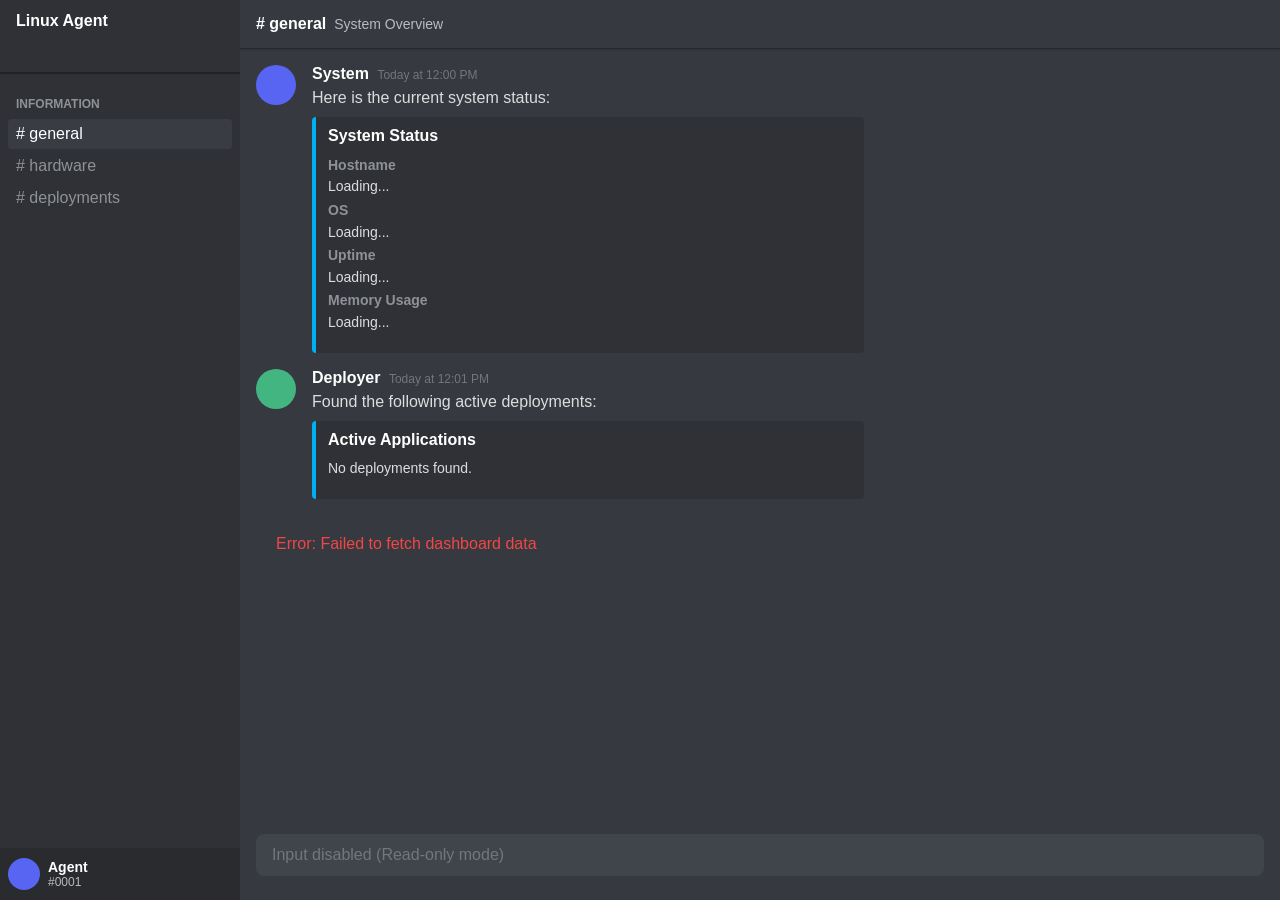
==== LinuxAgent/wwwroot/index.html @ cd4caa1c "Initial commit" ====
<!DOCTYPE html>
<html lang="en">

<head>
    <meta charset="UTF-8">
    <meta name="viewport" content="width=device-width, initial-scale=1.0">
    <title>Linux Agent Dashboard</title>
    <link rel="stylesheet" href="style.css">
</head>

<body>
    <!-- Sidebar Removed -->

    <div class="channels">
        <div class="server-header">Linux Agent</div>
        <div class="channel-list">
            <div class="category">INFORMATION</div>
            <div class="channel active" onclick="switchChannel('general')"># general</div>
            <div class="channel" onclick="switchChannel('hardware')"># hardware</div>
            <div class="channel" onclick="switchChannel('deployments')"># deployments</div>
        </div>
        <div class="user-area">
            <div class="avatar"></div>
            <div class="user-info">
                <div class="username">Agent</div>
                <div class="discriminator">#0001</div>
            </div>
        </div>
    </div>

    <div class="chat-area">
        <div class="chat-header">
            <div class="channel-name" id="header-title"># general</div>
            <div class="description" id="header-desc">System Overview</div>
        </div>

        <div class="messages" id="status-container">
            <div class="message-group" id="msg-hardware">
                <div class="avatar-large"></div>
                <div class="content">
                    <div class="header">
                        <span class="username">System</span>
                        <span class="timestamp">Today at <span id="time">12:00 PM</span></span>
                    </div>
                    <div class="body">
                        Here is the current system status:

                        <div class="embed">
                            <div class="embed-title">System Status</div>
                            <div class="embed-field">
                                <div class="field-name">Hostname</div>
                                <div class="field-value" id="hostname">Loading...</div>
                            </div>
                            <div class="embed-field">
                                <div class="field-name">OS</div>
                                <div class="field-value" id="os">Loading...</div>
                            </div>
                            <div class="embed-field">
                                <div class="field-name">Uptime</div>
                                <div class="field-value" id="uptime">Loading...</div>
                            </div>
                            <div class="embed-field">
                                <div class="field-name">Memory Usage</div>
                                <div class="field-value" id="memory">Loading...</div>
                            </div>
                        </div>
                    </div>
                </div>
            </div>

            <div class="message-group" id="msg-deployments">
                <div class="avatar-large" style="background-color: #43b581;"></div>
                <div class="content">
                    <div class="header">
                        <span class="username">Deployer</span>
                        <span class="timestamp">Today at <span id="time2">12:01 PM</span></span>
                    </div>
                    <div class="body">
                        Found the following active deployments:
                        <div class="embed" id="deployments-embed">
                            <div class="embed-title">Active Applications</div>
                            <!-- App list will be injected here -->
                            <div class="embed-field">
                                <div class="field-value">No deployments found.</div>
                            </div>
                        </div>
                    </div>
                </div>
            </div>
        </div>

        <div class="input-area">
            <div class="input-box">Input disabled (Read-only mode)</div>
        </div>
    </div>

    <script>
        function switchChannel(channelName) {
            // Update sidebar active state
            document.querySelectorAll('.channel').forEach(el => el.classList.remove('active'));
            event.currentTarget.classList.add('active');

            // Update Header
            document.getElementById('header-title').textContent = `# ${channelName}`;
            const desc = channelName === 'general' ? 'System Overview' :
                channelName === 'hardware' ? 'Hardware Statistics' : 'Active Deployments';
            document.getElementById('header-desc').textContent = desc;

            // Filter Messages
            const hardwareMsg = document.getElementById('msg-hardware');
            const deployMsg = document.getElementById('msg-deployments');

            if (channelName === 'general') {
                hardwareMsg.style.display = 'flex';
                deployMsg.style.display = 'flex';
            } else if (channelName === 'hardware') {
                hardwareMsg.style.display = 'flex';
                deployMsg.style.display = 'none';
            } else if (channelName === 'deployments') {
                hardwareMsg.style.display = 'none';
                deployMsg.style.display = 'flex';
            }
        }

        async function loadDashboard() {
            try {
                // No key needed for public dashboard
                const response = await fetch('/api/dashboard');

                if (!response.ok) throw new Error("Failed to fetch dashboard data");

                const data = await response.json();

                // Update standard fields
                document.getElementById('hostname').textContent = data.hostname;
                document.getElementById('os').textContent = data.osDescription;
                document.getElementById('uptime').textContent = data.uptime;
                if (data.memoryUsage) document.getElementById('memory').textContent = data.memoryUsage;

                // Update time
                const now = new Date().toLocaleTimeString([], { hour: '2-digit', minute: '2-digit' });
                document.getElementById('time').textContent = now;
                document.getElementById('time2').textContent = now;

                // Update deployments
                const depEmbed = document.getElementById('deployments-embed');
                depEmbed.innerHTML = '<div class="embed-title">Active Applications</div>'; // Clear placeholder

                if (data.apps && data.apps.length > 0) {
                    data.apps.forEach(app => {
                        const field = document.createElement('div');
                        field.className = 'embed-field';
                        field.innerHTML = `
                            <div class="field-name">${app}</div>
                            <div class="field-value" style="color: #43b581;">● Online</div>
                        `;
                        depEmbed.appendChild(field);
                    });
                } else {
                    const field = document.createElement('div');
                    field.className = 'embed-field';
                    field.innerHTML = `<div class="field-value" style="color: #b9bbbe;">No active deployments found.</div>`;
                    depEmbed.appendChild(field);
                }

            } catch (err) {
                console.error(err);
                const statusContainer = document.getElementById('status-container');
                // Only show error if not already showing
                if (!statusContainer.innerHTML.includes('Error:')) {
                    statusContainer.innerHTML += `<div style="padding: 20px; color: #f04747;">Error: ${err.message}</div>`;
                }
            }
        }

        loadDashboard();
        // Refresh every 30s
        setInterval(loadDashboard, 30000);
    </script>
</body>

</html>
---- LinuxAgent/wwwroot/style.css ----
body {
    background-color: #36393f;
    color: #dcddde;
    font-family: 'Whitney', 'Helvetica Neue', Helvetica, Arial, sans-serif;
    margin: 0;
    display: flex;
    height: 100vh;
    overflow: hidden;
}

/* Sidebar Removed */

/* Channel List */
.channels {
    width: 240px;
    background-color: #2f3136;
    display: flex;
    flex-direction: column;
}

.server-header {
    height: 48px;
    padding: 12px 16px;
    font-weight: bold;
    color: white;
    border-bottom: 1px solid #202225;
    box-shadow: 0 1px 0 rgba(4, 4, 5, 0.2), 0 1.5px 0 rgba(6, 6, 7, 0.05), 0 2px 0 rgba(4, 4, 5, 0.05);
}

.channel-list {
    flex: 1;
    padding: 8px;
}

.category {
    font-size: 12px;
    font-weight: bold;
    color: #8e9297;
    margin-top: 16px;
    margin-bottom: 8px;
    padding-left: 8px;
}

.channel {
    padding: 6px 8px;
    border-radius: 4px;
    color: #8e9297;
    cursor: pointer;
    margin-bottom: 2px;
}

.channel:hover {
    background-color: #34373c;
    color: #dcddde;
}

.channel.active {
    background-color: #393c43;
    color: white;
}

/* User Area */
.user-area {
    background-color: #292b2f;
    height: 52px;
    display: flex;
    align-items: center;
    padding: 0 8px;
}

.avatar {
    width: 32px;
    height: 32px;
    border-radius: 50%;
    background-color: #5865f2;
    margin-right: 8px;
}

.user-info {
    font-size: 14px;
}

.username {
    font-weight: bold;
    color: white;
}

.discriminator {
    font-size: 12px;
    color: #b9bbbe;
}

/* Chat Area */
.chat-area {
    flex: 1;
    background-color: #36393f;
    display: flex;
    flex-direction: column;
}

.chat-header {
    height: 48px;
    padding: 0 16px;
    display: flex;
    align-items: center;
    border-bottom: 1px solid #26272d;
    box-shadow: 0 1px 0 rgba(4, 4, 5, 0.02), 0 1.5px 0 rgba(6, 6, 7, 0.05), 0 2px 0 rgba(4, 4, 5, 0.05);
}

.channel-name {
    font-weight: bold;
    color: white;
    margin-right: 8px;
}

.description {
    color: #b9bbbe;
    font-size: 14px;
}

.messages {
    flex: 1;
    overflow-y: auto;
    padding: 16px;
}

.message-group {
    display: flex;
    margin-bottom: 16px;
}

.avatar-large {
    width: 40px;
    height: 40px;
    border-radius: 50%;
    background-color: #5865f2;
    /* Or agent icon color */
    margin-right: 16px;
    flex-shrink: 0;
}

.content {
    flex: 1;
}

.header {
    margin-bottom: 4px;
}

.timestamp {
    color: #72767d;
    font-size: 12px;
    margin-left: 4px;
}

.body {
    color: #dcddde;
    line-height: 1.4;
}

/* Embed */
.embed {
    background-color: #2f3136;
    border-left: 4px solid #00b0f4;
    /* Cyan/Blue */
    border-radius: 4px;
    padding: 8px 16px 16px 12px;
    margin-top: 8px;
    max-width: 520px;
}

.embed-title {
    color: white;
    font-weight: bold;
    margin-bottom: 8px;
}

.embed-field {
    margin-bottom: 4px;
}

.field-name {
    color: #8e9297;
    font-weight: bold;
    font-size: 14px;
    margin-bottom: 2px;
}

.field-value {
    color: #dcddde;
    font-size: 14px;
}

/* Input Area */
.input-area {
    padding: 0 16px 24px;
}

.input-box {
    background-color: #40444b;
    border-radius: 8px;
    padding: 12px 16px;
    color: #72767d;
}
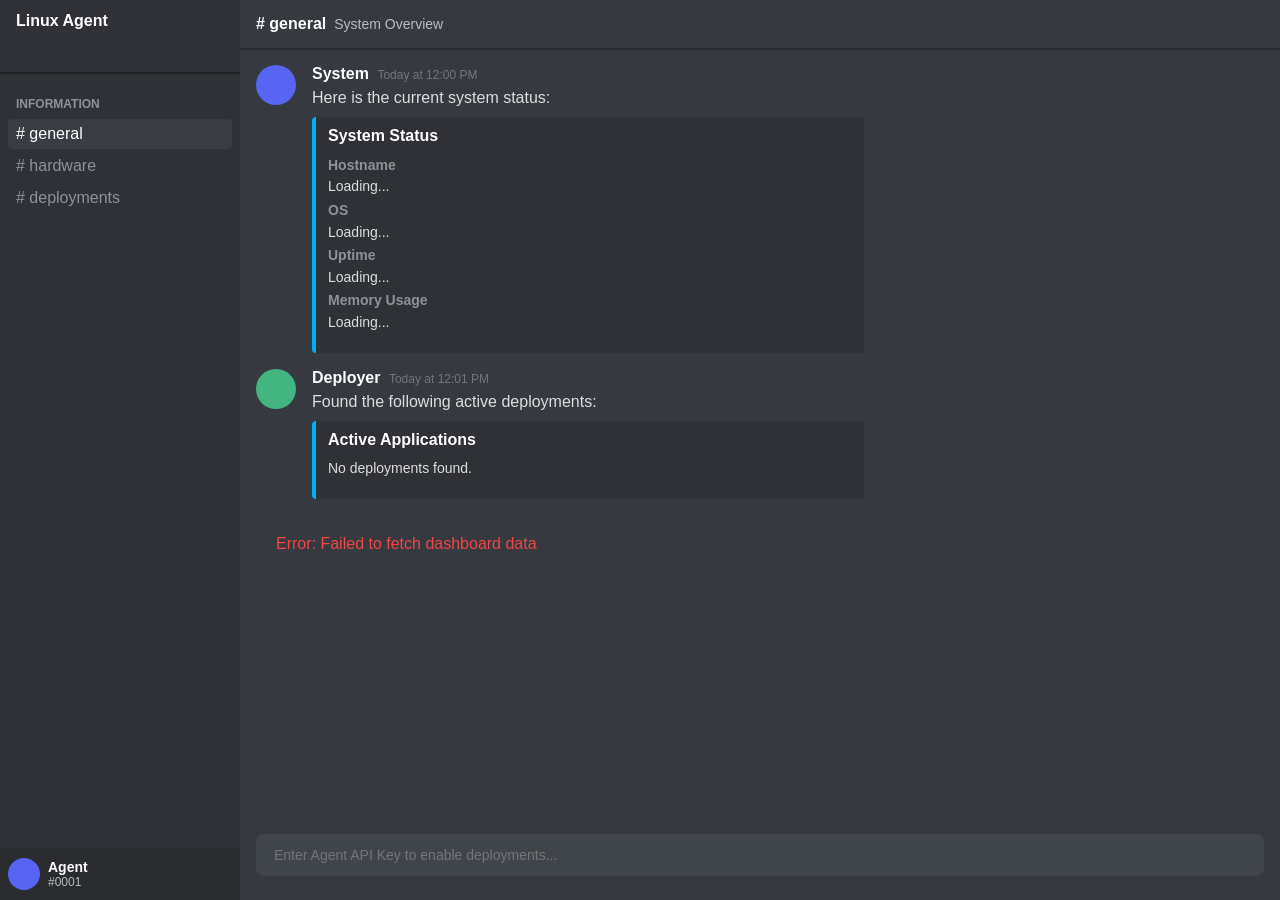
==== commit f7562359: "feat: Add API key input for authenticated redeploy via dashboard" ====
--- a/LinuxAgent/wwwroot/index.html
+++ b/LinuxAgent/wwwroot/index.html
@@ -90,7 +90,10 @@
         </div>
 
         <div class="input-area">
-            <div class="input-box">Input disabled (Read-only mode)</div>
+            <div class="input-box">
+                <input type="password" id="api-key-input" placeholder="Enter Agent API Key to enable deployments..."
+                    style="background: transparent; border: none; color: #dcddde; width: 100%; outline: none; font-family: inherit; font-size: 14px;">
+            </div>
         </div>
     </div>
 
@@ -151,8 +154,12 @@
                         const field = document.createElement('div');
                         field.className = 'embed-field';
                         field.innerHTML = `
-                            <div class="field-name">${app}</div>
+                            <div class="field-name">
+                                ${app}
+                                <button class="redeploy-btn" onclick="redeployApp('${app}')" id="btn-${app}">Redeploy</button>
+                            </div>
                             <div class="field-value" style="color: #43b581;">● Online</div>
+                            <pre class="redeploy-logs" id="log-${app}"></pre>
                         `;
                         depEmbed.appendChild(field);
                     });
@@ -173,6 +180,59 @@
             }
         }
 
+        async function redeployApp(appName) {
+            const btn = document.getElementById(`btn-${appName}`);
+            const logBox = document.getElementById(`log-${appName}`);
+
+            btn.disabled = true;
+            btn.textContent = "Deploying...";
+
+            logBox.style.display = "block";
+            logBox.textContent = "Starting redeployment...\n";
+
+            try {
+                const apiKey = document.getElementById('api-key-input').value.trim();
+                const headers = {};
+                if (apiKey) {
+                    headers['X-Agent-Key'] = apiKey;
+                }
+
+                const response = await fetch(`/api/redeploy/${appName}`, {
+                    method: 'POST',
+                    headers: headers
+                });
+
+                if (!response.ok) {
+                    throw new Error(`Server returned ${response.status}: ${await response.text()}`);
+                }
+
+                if (!response.body) {
+                    throw new Error("ReadableStream not yet supported in this browser.");
+                }
+
+                const reader = response.body.getReader();
+                const decoder = new TextDecoder();
+                let done = false;
+
+                while (!done) {
+                    const { value, done: readerDone } = await reader.read();
+                    done = readerDone;
+                    if (value) {
+                        const chunk = decoder.decode(value, { stream: true });
+                        logBox.textContent += chunk;
+                        logBox.scrollTop = logBox.scrollHeight;
+                    }
+                }
+
+                logBox.textContent += "\nRedeployment stream ended.";
+            } catch (err) {
+                logBox.textContent += `\nError: ${err.message}`;
+            } finally {
+                btn.disabled = false;
+                btn.textContent = "Redeploy";
+            }
+        }
+
         loadDashboard();
         // Refresh every 30s
         setInterval(loadDashboard, 30000);
--- a/LinuxAgent/wwwroot/style.css
+++ b/LinuxAgent/wwwroot/style.css
@@ -201,4 +201,41 @@
     border-radius: 8px;
     padding: 12px 16px;
     color: #72767d;
+}
+
+/* Redeploy Feature */
+.redeploy-btn {
+    background-color: #5865f2;
+    color: white;
+    border: none;
+    border-radius: 3px;
+    padding: 2px 8px;
+    font-size: 12px;
+    cursor: pointer;
+    margin-left: 8px;
+    transition: background-color 0.2s;
+}
+
+.redeploy-btn:hover {
+    background-color: #4752c4;
+}
+
+.redeploy-btn:disabled {
+    background-color: #4f545c;
+    cursor: not-allowed;
+}
+
+.redeploy-logs {
+    background-color: #202225;
+    border: 1px solid #040405;
+    border-radius: 4px;
+    padding: 8px;
+    margin-top: 8px;
+    font-family: 'Consolas', 'Courier New', monospace;
+    font-size: 12px;
+    color: #b9bbbe;
+    max-height: 200px;
+    overflow-y: auto;
+    white-space: pre-wrap;
+    display: none;
 }
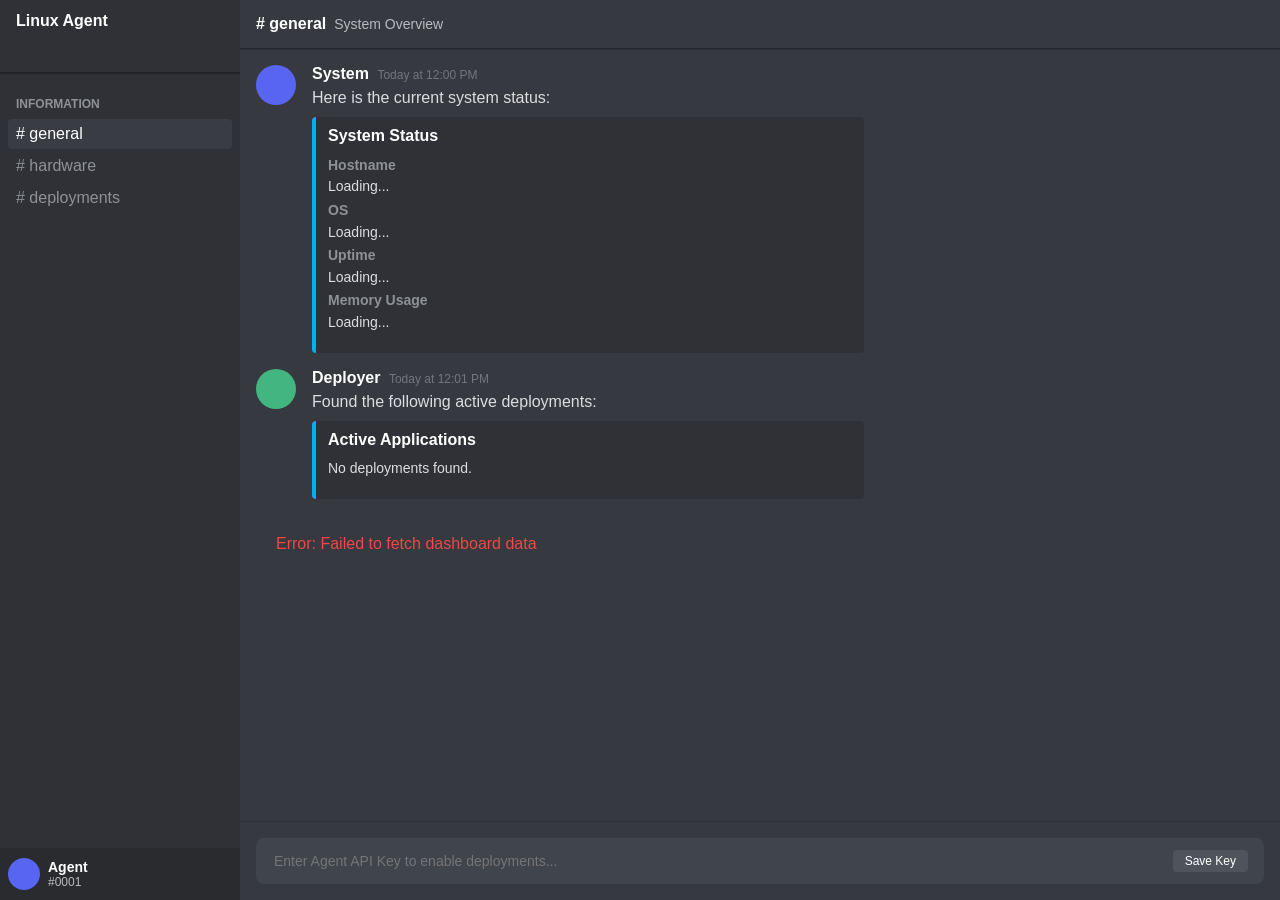
==== commit d7700780: "fix(ui): Adjust API key input layout for visibility" ====
--- a/LinuxAgent/wwwroot/index.html
+++ b/LinuxAgent/wwwroot/index.html
@@ -89,10 +89,14 @@
             </div>
         </div>
 
-        <div class="input-area">
-            <div class="input-box">
+        <div class="input-area" style="padding: 16px; background-color: #36393f; border-top: 1px solid #2f3136;">
+            <div class="input-box" style="display: flex; gap: 8px;">
                 <input type="password" id="api-key-input" placeholder="Enter Agent API Key to enable deployments..."
-                    style="background: transparent; border: none; color: #dcddde; width: 100%; outline: none; font-family: inherit; font-size: 14px;">
+                    style="background: transparent; border: none; color: #dcddde; flex: 1; outline: none; font-family: inherit; font-size: 14px;">
+                <button
+                    onclick="localStorage.setItem('agentApiKey', document.getElementById('api-key-input').value); alert('Key saved to browser memory!');"
+                    style="background-color: #4f545c; color: white; border: none; border-radius: 4px; padding: 4px 12px; cursor: pointer; font-size: 12px;">Save
+                    Key</button>
             </div>
         </div>
     </div>
@@ -126,6 +130,12 @@
         }
 
         async function loadDashboard() {
+            // Pre-fill API key if saved
+            const savedKey = localStorage.getItem('agentApiKey');
+            if (savedKey) {
+                document.getElementById('api-key-input').value = savedKey;
+            }
+
             try {
                 // No key needed for public dashboard
                 const response = await fetch('/api/dashboard');
@@ -192,6 +202,10 @@
 
             try {
                 const apiKey = document.getElementById('api-key-input').value.trim();
+                if (apiKey) {
+                    localStorage.setItem('agentApiKey', apiKey); // Auto-save for convenience
+                }
+
                 const headers = {};
                 if (apiKey) {
                     headers['X-Agent-Key'] = apiKey;
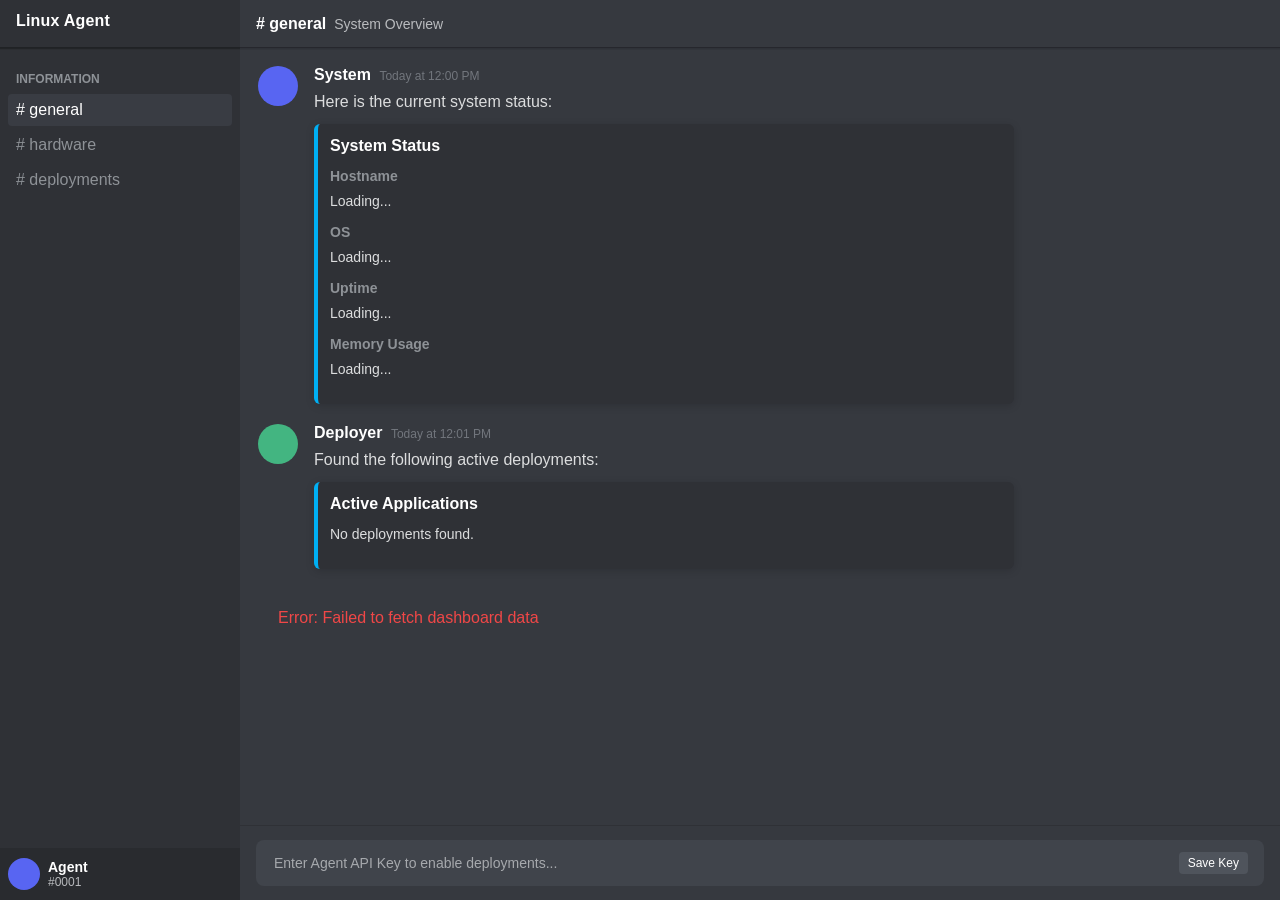
==== commit 2f7b2795: "Polish dashboard UI styling and responsiveness" ====
--- a/LinuxAgent/wwwroot/index.html
+++ b/LinuxAgent/wwwroot/index.html
@@ -69,7 +69,7 @@
             </div>
 
             <div class="message-group" id="msg-deployments">
-                <div class="avatar-large" style="background-color: #43b581;"></div>
+                <div class="avatar-large avatar-large-deployer"></div>
                 <div class="content">
                     <div class="header">
                         <span class="username">Deployer</span>
@@ -89,19 +89,68 @@
             </div>
         </div>
 
-        <div class="input-area" style="padding: 16px; background-color: #36393f; border-top: 1px solid #2f3136;">
-            <div class="input-box" style="display: flex; gap: 8px;">
-                <input type="password" id="api-key-input" placeholder="Enter Agent API Key to enable deployments..."
-                    style="background: transparent; border: none; color: #dcddde; flex: 1; outline: none; font-family: inherit; font-size: 14px;">
+        <div class="input-area input-area-card">
+            <div class="input-box input-box-row">
+                <input type="password" id="api-key-input" class="api-key-input" placeholder="Enter Agent API Key to enable deployments...">
                 <button
                     onclick="localStorage.setItem('agentApiKey', document.getElementById('api-key-input').value); alert('Key saved to browser memory!');"
-                    style="background-color: #4f545c; color: white; border: none; border-radius: 4px; padding: 4px 12px; cursor: pointer; font-size: 12px;">Save
+                    class="redeploy-btn btn-neutral">Save
                     Key</button>
             </div>
         </div>
     </div>
 
+    <div class="modal-overlay" id="systemd-modal" style="display: none;">
+        <div class="modal-card">
+            <div class="modal-header">
+                <div class="modal-title" id="systemd-modal-title">Edit systemd override</div>
+                <button class="modal-close" onclick="closeSystemdEditor()">✕</button>
+            </div>
+            <div class="modal-body">
+                <div class="modal-hint">Editing drop-in file: <span id="systemd-path">/etc/systemd/system/&lt;service&gt;.service.d/override.conf</span></div>
+                <textarea id="systemd-content" class="modal-editor" spellcheck="false"></textarea>
+                <div class="modal-status" id="systemd-status"></div>
+            </div>
+            <div class="modal-footer">
+                <button class="redeploy-btn btn-neutral" onclick="closeSystemdEditor()">Cancel</button>
+                <button class="redeploy-btn" id="systemd-save-btn" onclick="saveSystemdOverride()">Save + Restart</button>
+            </div>
+        </div>
+    </div>
+
     <script>
+        let currentSystemdService = null;
+
+        function showToast(message, type = 'info') {
+            let container = document.getElementById('toast-container');
+            if (!container) {
+                container = document.createElement('div');
+                container.id = 'toast-container';
+                container.style.position = 'fixed';
+                container.style.top = '16px';
+                container.style.right = '16px';
+                container.style.display = 'flex';
+                container.style.flexDirection = 'column';
+                container.style.gap = '8px';
+                container.style.zIndex = '9999';
+                document.body.appendChild(container);
+            }
+
+            const toast = document.createElement('div');
+            const background = type === 'success' ? '#43b581' : type === 'error' ? '#f04747' : '#4f545c';
+            toast.textContent = message;
+            toast.style.backgroundColor = background;
+            toast.style.color = '#ffffff';
+            toast.style.padding = '10px 12px';
+            toast.style.borderRadius = '6px';
+            toast.style.fontSize = '13px';
+            toast.style.boxShadow = '0 4px 12px rgba(0,0,0,0.35)';
+            toast.style.maxWidth = '340px';
+
+            container.appendChild(toast);
+            setTimeout(() => toast.remove(), 5000);
+        }
+
         function switchChannel(channelName) {
             // Update sidebar active state
             document.querySelectorAll('.channel').forEach(el => el.classList.remove('active'));
@@ -167,8 +216,10 @@
                             <div class="field-name">
                                 ${app}
                                 <button class="redeploy-btn" onclick="redeployApp('${app}')" id="btn-${app}">Redeploy</button>
-                            </div>
-                            <div class="field-value" style="color: #43b581;">● Online</div>
+                                <button class="redeploy-btn btn-danger" onclick="deleteApp('${app}')" id="del-${app}">Delete</button>
+                                <button class="redeploy-btn btn-neutral" onclick="openSystemdEditor('${app}')">Edit systemd</button>
+                            </div>
+                            <div class="field-value app-status">● Online</div>
                             <pre class="redeploy-logs" id="log-${app}"></pre>
                         `;
                         depEmbed.appendChild(field);
@@ -176,7 +227,7 @@
                 } else {
                     const field = document.createElement('div');
                     field.className = 'embed-field';
-                    field.innerHTML = `<div class="field-value" style="color: #b9bbbe;">No active deployments found.</div>`;
+                    field.innerHTML = `<div class="field-value muted-text">No active deployments found.</div>`;
                     depEmbed.appendChild(field);
                 }
 
@@ -185,31 +236,25 @@
                 const statusContainer = document.getElementById('status-container');
                 // Only show error if not already showing
                 if (!statusContainer.innerHTML.includes('Error:')) {
-                    statusContainer.innerHTML += `<div style="padding: 20px; color: #f04747;">Error: ${err.message}</div>`;
+                    statusContainer.innerHTML += `<div class="panel-error">Error: ${err.message}</div>`;
                 }
             }
         }
 
         async function redeployApp(appName) {
             const btn = document.getElementById(`btn-${appName}`);
+            const delBtn = document.getElementById(`del-${appName}`);
             const logBox = document.getElementById(`log-${appName}`);
 
             btn.disabled = true;
+            if (delBtn) delBtn.disabled = true;
             btn.textContent = "Deploying...";
 
             logBox.style.display = "block";
             logBox.textContent = "Starting redeployment...\n";
 
             try {
-                const apiKey = document.getElementById('api-key-input').value.trim();
-                if (apiKey) {
-                    localStorage.setItem('agentApiKey', apiKey); // Auto-save for convenience
-                }
-
-                const headers = {};
-                if (apiKey) {
-                    headers['X-Agent-Key'] = apiKey;
-                }
+                const headers = getApiHeaders();
 
                 const response = await fetch(`/api/redeploy/${appName}`, {
                     method: 'POST',
@@ -239,11 +284,184 @@
                 }
 
                 logBox.textContent += "\nRedeployment stream ended.";
+
+                const finalLog = logBox.textContent;
+                if (finalLog.includes('[SUCCESS]')) {
+                    showToast(`Redeploy succeeded for '${appName}'.`, 'success');
+                } else if (finalLog.includes('[FAIL]') || finalLog.includes('[ERR]')) {
+                    showToast(`Redeploy failed for '${appName}'.`, 'error');
+                } else {
+                    showToast(`Redeploy finished for '${appName}' (check logs).`, 'info');
+                }
             } catch (err) {
                 logBox.textContent += `\nError: ${err.message}`;
+                showToast(`Redeploy failed for '${appName}': ${err.message}`, 'error');
             } finally {
                 btn.disabled = false;
+                if (delBtn) delBtn.disabled = false;
                 btn.textContent = "Redeploy";
+            }
+        }
+
+        async function deleteApp(appName) {
+            const btn = document.getElementById(`btn-${appName}`);
+            const delBtn = document.getElementById(`del-${appName}`);
+            const logBox = document.getElementById(`log-${appName}`);
+
+            if (!confirm(`Delete deployment '${appName}'? This removes app files and its systemd service.`)) {
+                return;
+            }
+
+            if (btn) btn.disabled = true;
+            delBtn.disabled = true;
+            delBtn.textContent = "Deleting...";
+
+            logBox.style.display = "block";
+            logBox.textContent = "Starting deletion...\n";
+
+            try {
+                const headers = getApiHeaders();
+
+                const response = await fetch(`/api/delete/${appName}`, {
+                    method: 'POST',
+                    headers: headers
+                });
+
+                if (!response.ok) {
+                    throw new Error(`Server returned ${response.status}: ${await response.text()}`);
+                }
+
+                if (!response.body) {
+                    throw new Error("ReadableStream not yet supported in this browser.");
+                }
+
+                const reader = response.body.getReader();
+                const decoder = new TextDecoder();
+                let done = false;
+
+                while (!done) {
+                    const { value, done: readerDone } = await reader.read();
+                    done = readerDone;
+                    if (value) {
+                        const chunk = decoder.decode(value, { stream: true });
+                        logBox.textContent += chunk;
+                        logBox.scrollTop = logBox.scrollHeight;
+                    }
+                }
+
+                logBox.textContent += "\nDelete stream ended.";
+                const finalLog = logBox.textContent;
+                if (finalLog.includes('[SUCCESS]')) {
+                    showToast(`Delete succeeded for '${appName}'.`, 'success');
+                } else if (finalLog.includes('[FAIL]') || finalLog.includes('[ERR]')) {
+                    showToast(`Delete failed for '${appName}'.`, 'error');
+                } else {
+                    showToast(`Delete finished for '${appName}' (check logs).`, 'info');
+                }
+                setTimeout(loadDashboard, 800);
+            } catch (err) {
+                logBox.textContent += `\nError: ${err.message}`;
+                showToast(`Delete failed for '${appName}': ${err.message}`, 'error');
+            } finally {
+                if (btn) btn.disabled = false;
+                delBtn.disabled = false;
+                delBtn.textContent = "Delete";
+            }
+        }
+
+        function getApiHeaders(includeJson = false) {
+            const apiKey = document.getElementById('api-key-input').value.trim();
+            if (apiKey) {
+                localStorage.setItem('agentApiKey', apiKey);
+            }
+
+            const headers = {};
+            if (apiKey) {
+                headers['X-Agent-Key'] = apiKey;
+            }
+            if (includeJson) {
+                headers['Content-Type'] = 'application/json';
+            }
+
+            return headers;
+        }
+
+        async function openSystemdEditor(serviceName) {
+            currentSystemdService = serviceName;
+
+            const modal = document.getElementById('systemd-modal');
+            const title = document.getElementById('systemd-modal-title');
+            const path = document.getElementById('systemd-path');
+            const status = document.getElementById('systemd-status');
+            const textarea = document.getElementById('systemd-content');
+
+            title.textContent = `Edit systemd override: ${serviceName}`;
+            path.textContent = `/etc/systemd/system/${serviceName}.service.d/override.conf`;
+            textarea.value = '';
+            status.textContent = 'Loading...';
+            modal.style.display = 'flex';
+
+            try {
+                const headers = getApiHeaders();
+                if (!headers['X-Agent-Key']) {
+                    throw new Error('API key is required to open systemd editor.');
+                }
+
+                const response = await fetch(`/api/systemd/override/${serviceName}`, { headers });
+                if (!response.ok) {
+                    throw new Error(await response.text());
+                }
+
+                const data = await response.json();
+                textarea.value = data.content || '';
+                status.textContent = data.exists ? 'Loaded existing override.' : 'No override found. Starting with template.';
+            } catch (err) {
+                status.textContent = `Error: ${err.message}`;
+                showToast(`Failed to open editor for '${serviceName}': ${err.message}`, 'error');
+            }
+        }
+
+        function closeSystemdEditor() {
+            document.getElementById('systemd-modal').style.display = 'none';
+            currentSystemdService = null;
+        }
+
+        async function saveSystemdOverride() {
+            if (!currentSystemdService) return;
+
+            const status = document.getElementById('systemd-status');
+            const saveBtn = document.getElementById('systemd-save-btn');
+            const content = document.getElementById('systemd-content').value;
+
+            saveBtn.disabled = true;
+            saveBtn.textContent = 'Saving...';
+            status.textContent = 'Saving override and restarting service...';
+
+            try {
+                const headers = getApiHeaders(true);
+                if (!headers['X-Agent-Key']) {
+                    throw new Error('API key is required to save systemd override.');
+                }
+
+                const response = await fetch(`/api/systemd/override/${currentSystemdService}`, {
+                    method: 'POST',
+                    headers,
+                    body: JSON.stringify({ content })
+                });
+
+                if (!response.ok) {
+                    throw new Error(await response.text());
+                }
+
+                status.textContent = 'Saved and service restarted successfully.';
+                showToast(`Saved systemd override for '${currentSystemdService}'.`, 'success');
+                setTimeout(closeSystemdEditor, 400);
+            } catch (err) {
+                status.textContent = `Error: ${err.message}`;
+                showToast(`Failed to save override: ${err.message}`, 'error');
+            } finally {
+                saveBtn.disabled = false;
+                saveBtn.textContent = 'Save + Restart';
             }
         }
 
--- a/LinuxAgent/wwwroot/style.css
+++ b/LinuxAgent/wwwroot/style.css
@@ -1,7 +1,17 @@
+* {
+    box-sizing: border-box;
+}
+
+body,
+input,
+button,
+textarea {
+    font-family: 'Whitney', 'Helvetica Neue', Helvetica, Arial, sans-serif;
+}
+
 body {
     background-color: #36393f;
     color: #dcddde;
-    font-family: 'Whitney', 'Helvetica Neue', Helvetica, Arial, sans-serif;
     margin: 0;
     display: flex;
     height: 100vh;
@@ -25,6 +35,7 @@
     color: white;
     border-bottom: 1px solid #202225;
     box-shadow: 0 1px 0 rgba(4, 4, 5, 0.2), 0 1.5px 0 rgba(6, 6, 7, 0.05), 0 2px 0 rgba(4, 4, 5, 0.05);
+    letter-spacing: 0.2px;
 }
 
 .channel-list {
@@ -42,11 +53,12 @@
 }
 
 .channel {
-    padding: 6px 8px;
+    padding: 7px 8px;
     border-radius: 4px;
     color: #8e9297;
     cursor: pointer;
-    margin-bottom: 2px;
+    margin-bottom: 3px;
+    transition: background-color 0.16s ease, color 0.16s ease;
 }
 
 .channel:hover {
@@ -121,12 +133,12 @@
 .messages {
     flex: 1;
     overflow-y: auto;
-    padding: 16px;
+    padding: 18px;
 }
 
 .message-group {
     display: flex;
-    margin-bottom: 16px;
+    margin-bottom: 20px;
 }
 
 .avatar-large {
@@ -139,12 +151,16 @@
     flex-shrink: 0;
 }
 
+.avatar-large-deployer {
+    background-color: #43b581;
+}
+
 .content {
     flex: 1;
 }
 
 .header {
-    margin-bottom: 4px;
+    margin-bottom: 6px;
 }
 
 .timestamp {
@@ -155,7 +171,7 @@
 
 .body {
     color: #dcddde;
-    line-height: 1.4;
+    line-height: 1.5;
 }
 
 /* Embed */
@@ -163,10 +179,11 @@
     background-color: #2f3136;
     border-left: 4px solid #00b0f4;
     /* Cyan/Blue */
-    border-radius: 4px;
-    padding: 8px 16px 16px 12px;
-    margin-top: 8px;
-    max-width: 520px;
+    border-radius: 6px;
+    padding: 10px 14px 14px 12px;
+    margin-top: 10px;
+    max-width: 700px;
+    box-shadow: 0 2px 8px rgba(0, 0, 0, 0.15);
 }
 
 .embed-title {
@@ -176,14 +193,14 @@
 }
 
 .embed-field {
-    margin-bottom: 4px;
+    margin-bottom: 10px;
 }
 
 .field-name {
     color: #8e9297;
     font-weight: bold;
     font-size: 14px;
-    margin-bottom: 2px;
+    margin-bottom: 4px;
 }
 
 .field-value {
@@ -194,6 +211,12 @@
 /* Input Area */
 .input-area {
     padding: 0 16px 24px;
+}
+
+.input-area-card {
+    padding: 14px 16px;
+    background-color: #36393f;
+    border-top: 1px solid #2f3136;
 }
 
 .input-box {
@@ -203,39 +226,255 @@
     color: #72767d;
 }
 
+.input-box-row {
+    display: flex;
+    gap: 8px;
+    align-items: center;
+}
+
+.api-key-input {
+    background: transparent;
+    border: none;
+    color: #dcddde;
+    flex: 1;
+    outline: none;
+    font-size: 14px;
+}
+
+.api-key-input::placeholder {
+    color: #a6a9ad;
+}
+
+.api-key-input:focus {
+    color: #ffffff;
+}
+
 /* Redeploy Feature */
 .redeploy-btn {
     background-color: #5865f2;
     color: white;
     border: none;
-    border-radius: 3px;
-    padding: 2px 8px;
+    border-radius: 4px;
+    padding: 4px 9px;
     font-size: 12px;
     cursor: pointer;
     margin-left: 8px;
-    transition: background-color 0.2s;
+    transition: background-color 0.2s, transform 0.08s ease;
+    white-space: nowrap;
 }
 
 .redeploy-btn:hover {
     background-color: #4752c4;
+}
+
+.redeploy-btn:active {
+    transform: translateY(1px);
+}
+
+.btn-neutral {
+    background-color: #4f545c;
+}
+
+.btn-neutral:hover {
+    background-color: #5a6069;
+}
+
+.btn-danger {
+    background-color: #f04747;
+}
+
+.btn-danger:hover {
+    background-color: #d83c3c;
 }
 
 .redeploy-btn:disabled {
     background-color: #4f545c;
     cursor: not-allowed;
+    transform: none;
 }
 
 .redeploy-logs {
     background-color: #202225;
     border: 1px solid #040405;
     border-radius: 4px;
-    padding: 8px;
+    padding: 10px;
     margin-top: 8px;
     font-family: 'Consolas', 'Courier New', monospace;
     font-size: 12px;
     color: #b9bbbe;
-    max-height: 200px;
+    max-height: 220px;
     overflow-y: auto;
     white-space: pre-wrap;
     display: none;
+}
+
+.app-status {
+    color: #43b581;
+}
+
+.muted-text {
+    color: #b9bbbe;
+}
+
+.panel-error {
+    padding: 20px;
+    color: #f04747;
+}
+
+.modal-overlay {
+    position: fixed;
+    inset: 0;
+    background-color: rgba(0, 0, 0, 0.65);
+    backdrop-filter: blur(2px);
+    display: flex;
+    align-items: center;
+    justify-content: center;
+    z-index: 10000;
+}
+
+.modal-card {
+    width: min(860px, 92vw);
+    background-color: #2f3136;
+    border: 1px solid #202225;
+    border-radius: 10px;
+    box-shadow: 0 12px 40px rgba(0, 0, 0, 0.45);
+    overflow: hidden;
+}
+
+.modal-header {
+    display: flex;
+    align-items: center;
+    justify-content: space-between;
+    padding: 12px 16px;
+    border-bottom: 1px solid #202225;
+}
+
+.modal-title {
+    font-weight: bold;
+    color: #ffffff;
+}
+
+.modal-close {
+    border: none;
+    background: transparent;
+    color: #b9bbbe;
+    cursor: pointer;
+    font-size: 18px;
+    line-height: 1;
+    border-radius: 4px;
+    width: 28px;
+    height: 28px;
+}
+
+.modal-close:hover {
+    background-color: #40444b;
+    color: #ffffff;
+}
+
+.modal-body {
+    padding: 12px 16px;
+}
+
+.modal-hint {
+    color: #b9bbbe;
+    font-size: 12px;
+    margin-bottom: 10px;
+}
+
+.modal-editor {
+    width: 100%;
+    min-height: 320px;
+    background-color: #202225;
+    border: 1px solid #040405;
+    border-radius: 4px;
+    color: #dcddde;
+    font-family: 'Consolas', 'Courier New', monospace;
+    font-size: 13px;
+    padding: 10px;
+    box-sizing: border-box;
+    resize: vertical;
+}
+
+.modal-editor:focus {
+    outline: 1px solid #5865f2;
+}
+
+.modal-status {
+    color: #b9bbbe;
+    font-size: 12px;
+    margin-top: 8px;
+    min-height: 16px;
+}
+
+.modal-footer {
+    display: flex;
+    justify-content: flex-end;
+    gap: 8px;
+    padding: 12px 16px;
+    border-top: 1px solid #202225;
+}
+
+.messages::-webkit-scrollbar,
+.redeploy-logs::-webkit-scrollbar,
+.modal-editor::-webkit-scrollbar {
+    width: 10px;
+}
+
+.messages::-webkit-scrollbar-thumb,
+.redeploy-logs::-webkit-scrollbar-thumb,
+.modal-editor::-webkit-scrollbar-thumb {
+    background-color: #202225;
+    border-radius: 10px;
+    border: 2px solid transparent;
+    background-clip: content-box;
+}
+
+@media (max-width: 920px) {
+    .channels {
+        width: 200px;
+    }
+
+    .embed {
+        max-width: 100%;
+    }
+}
+
+@media (max-width: 760px) {
+    body {
+        flex-direction: column;
+        height: auto;
+        min-height: 100vh;
+    }
+
+    .channels {
+        width: 100%;
+        border-bottom: 1px solid #202225;
+    }
+
+    .user-area {
+        display: none;
+    }
+
+    .messages {
+        padding: 14px;
+    }
+
+    .message-group {
+        gap: 10px;
+    }
+
+    .avatar-large {
+        width: 32px;
+        height: 32px;
+        margin-right: 8px;
+    }
+
+    .input-box-row {
+        flex-direction: column;
+        align-items: stretch;
+    }
+
+    .input-box-row .redeploy-btn {
+        margin-left: 0;
+    }
 }
